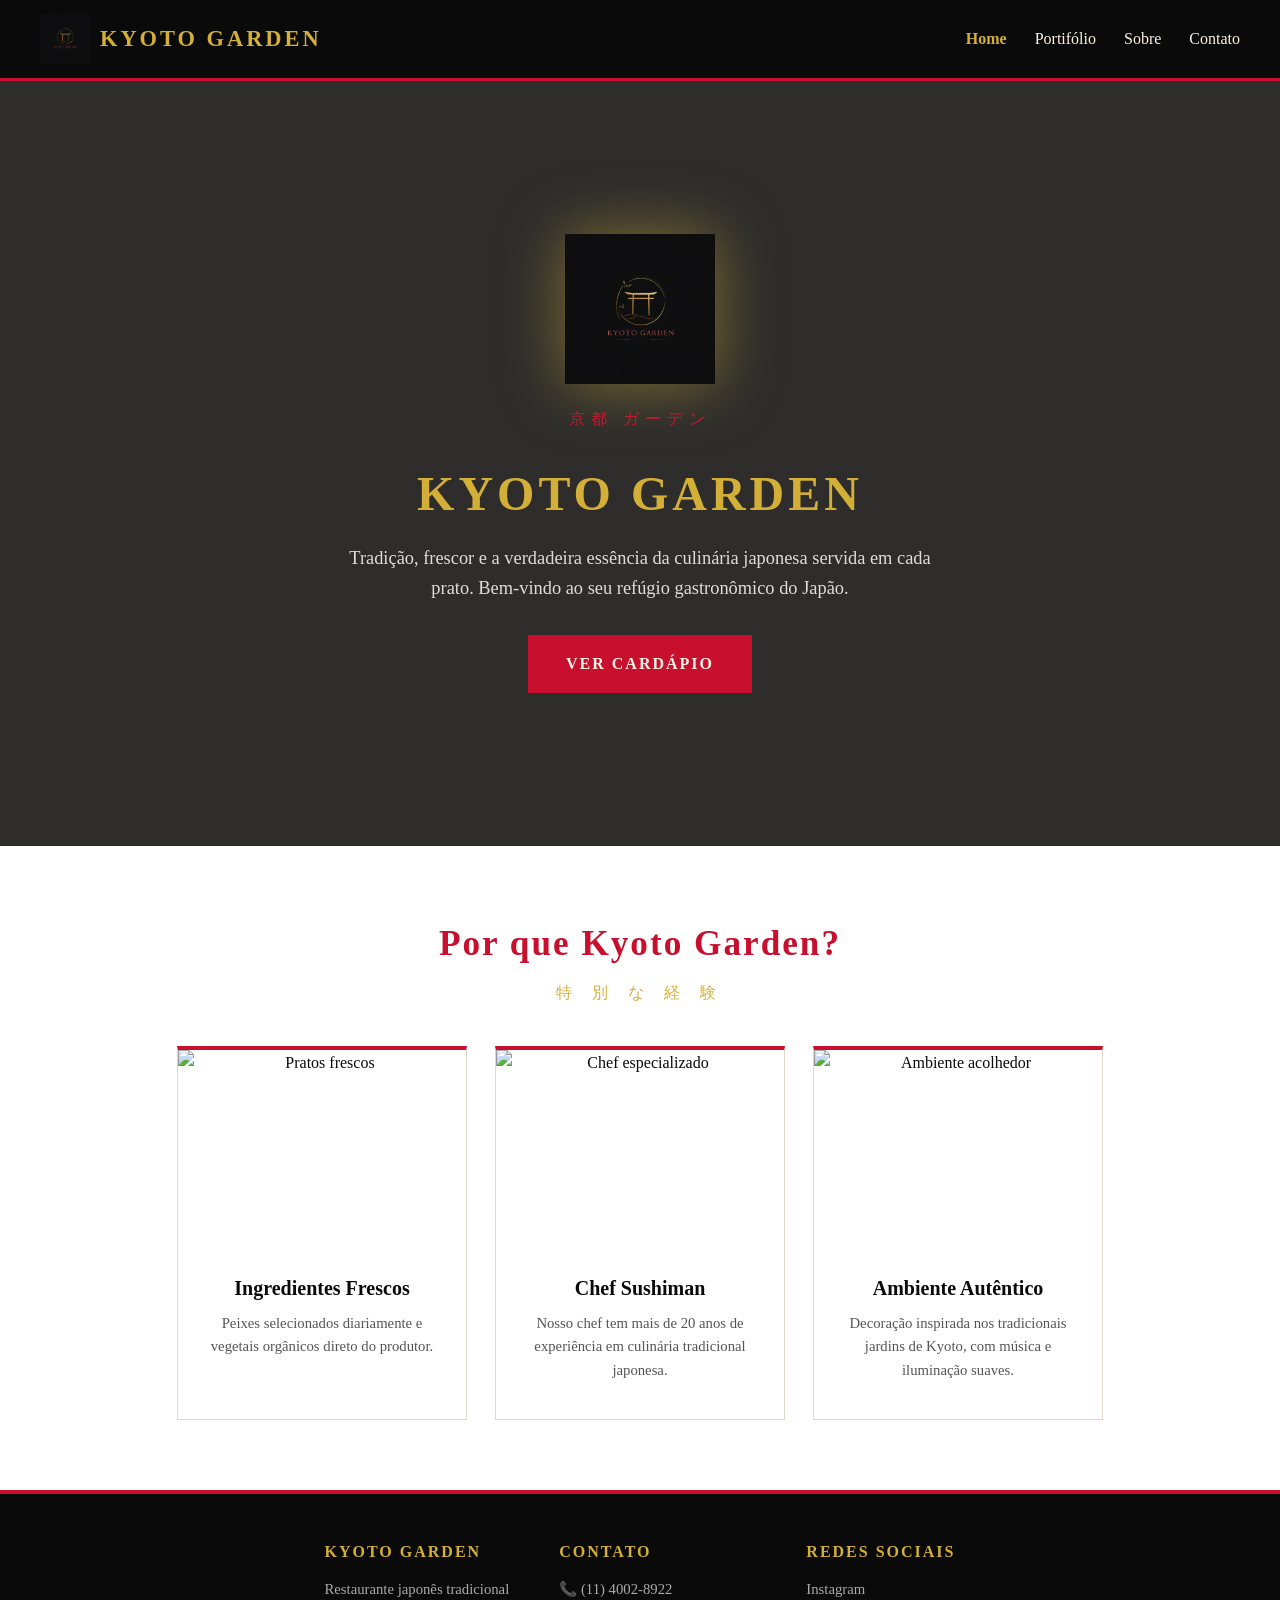
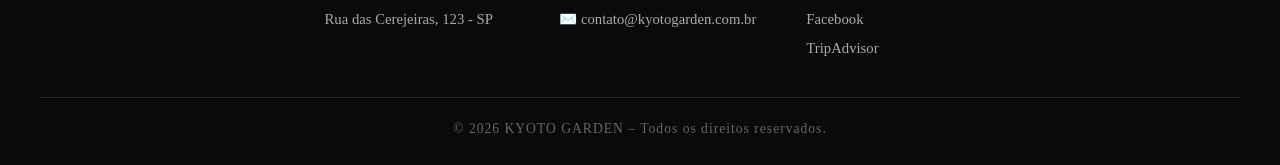
==== index.html @ 9538925f "feat: criar página inicial com hero e diferenciais Home com seção hero, logo, navegação para todas a" ====
<!DOCTYPE html>
<html lang="pt-BR">
<head>
  <meta charset="UTF-8" />
  <meta name="viewport" content="width=device-width, initial-scale=1.0" />
  <title>Kyoto Garden - Restaurante Japonês</title>
  <link rel="icon" href="src/assets/img/logo.png" />
  <link rel="stylesheet" href="src/css/estilo.css" />
</head>
<body>

  <nav>
    <a href="index.html" class="logo">
      <img src="src/assets/img/logo.png" alt="Kyoto Garden" />
      <span>KYOTO GARDEN</span>
    </a>
    <ul>
      <li><a href="index.html">Home</a></li>
      <li><a href="pages/portifolio.html">Portifólio</a></li>
      <li><a href="pages/sobre.html">Sobre</a></li>
      <li><a href="pages/contato.html">Contato</a></li>
    </ul>
  </nav>

  <main>
    <section class="hero">
      <img src="src/assets/img/logo.png" alt="Kyoto Garden" class="hero-logo" />
      <p class="subtitulo">京都 ガーデン</p>
      <h1>KYOTO GARDEN</h1>
      <p>Tradição, frescor e a verdadeira essência da culinária japonesa servida em cada prato. Bem-vindo ao seu refúgio gastronômico do Japão.</p>
      <a href="pages/portifolio.html" class="btn">Ver Cardápio</a>
    </section>

    <section class="alt">
      <h2>Por que Kyoto Garden?</h2>
      <span class="kanji-titulo">特 別 な 経 験</span>
      <div class="cards">
        <div class="card">
          <img src="https://images.unsplash.com/photo-1611143669185-af224c5e3252?w=600&h=400&fit=crop" alt="Pratos frescos" />
          <div class="card-conteudo">
            <h3>Ingredientes Frescos</h3>
            <p class="descricao">Peixes selecionados diariamente e vegetais orgânicos direto do produtor.</p>
          </div>
        </div>
        <div class="card">
          <img src="https://images.unsplash.com/photo-1579871494447-9811cf80d66c?w=600&h=400&fit=crop" alt="Chef especializado" />
          <div class="card-conteudo">
            <h3>Chef Sushiman</h3>
            <p class="descricao">Nosso chef tem mais de 20 anos de experiência em culinária tradicional japonesa.</p>
          </div>
        </div>
        <div class="card">
          <img src="https://images.unsplash.com/photo-1554502078-ef0fc409efce?w=600&h=400&fit=crop" alt="Ambiente acolhedor" />
          <div class="card-conteudo">
            <h3>Ambiente Autêntico</h3>
            <p class="descricao">Decoração inspirada nos tradicionais jardins de Kyoto, com música e iluminação suaves.</p>
          </div>
        </div>
      </div>
    </section>
  </main>

  <footer>
    <div class="footer-grid">
      <div class="footer-col">
        <h4>Kyoto Garden</h4>
        <p>Restaurante japonês tradicional</p>
        <p>Rua das Cerejeiras, 123 - SP</p>
      </div>
      <div class="footer-col">
        <h4>Contato</h4>
        <p>📞 (11) 4002-8922</p>
        <p>✉️ contato@kyotogarden.com.br</p>
      </div>
      <div class="footer-col">
        <h4>Redes Sociais</h4>
        <a href="#">Instagram</a>
        <a href="#">Facebook</a>
        <a href="#">TripAdvisor</a>
      </div>
    </div>
    <p class="copyright">© 2026 KYOTO GARDEN – Todos os direitos reservados.</p>
  </footer>

  <script src="src/js/script.js"></script>
</body>
</html>
---- src/css/estilo.css ----
* {
  margin: 0;
  padding: 0;
  box-sizing: border-box;
}

:root {
  --vermelho: #c8102e;
  --vermelho-escuro: #8b0a1f;
  --preto: #0a0a0a;
  --creme: #faf3e7;
  --dourado: #d4af37;
  --cinza: #555;
}

body {
  font-family: 'Georgia', 'Times New Roman', serif;
  background-color: var(--creme);
  color: var(--preto);
  line-height: 1.6;
}

/* NAV */
nav {
  background-color: var(--preto);
  padding: 14px 40px;
  display: flex;
  justify-content: space-between;
  align-items: center;
  position: sticky;
  top: 0;
  z-index: 100;
  border-bottom: 3px solid var(--vermelho);
}

nav .logo {
  display: flex;
  align-items: center;
  gap: 10px;
  text-decoration: none;
  color: var(--creme);
}

nav .logo img {
  width: 50px;
  height: 50px;
  object-fit: contain;
}

nav .logo span {
  font-size: 1.4rem;
  font-weight: bold;
  color: var(--dourado);
  letter-spacing: 3px;
}

nav ul {
  list-style: none;
  display: flex;
  gap: 28px;
}

nav ul li a {
  color: var(--creme);
  text-decoration: none;
  font-size: 1rem;
  transition: color 0.3s;
}

nav ul li a:hover {
  color: var(--dourado);
}

/* HERO */
.hero {
  display: flex;
  flex-direction: column;
  align-items: center;
  justify-content: center;
  text-align: center;
  padding: 100px 20px;
  background: linear-gradient(rgba(10, 10, 10, 0.85), rgba(10, 10, 10, 0.85)),
              url('https://images.unsplash.com/photo-1580822184713-fc5400e7fe10?w=1600&q=80') center/cover;
  color: var(--creme);
  min-height: 85vh;
  position: relative;
}

.hero img.hero-logo {
  width: 150px;
  height: 150px;
  margin-bottom: 22px;
  filter: drop-shadow(0 0 30px rgba(212, 175, 55, 0.5));
}

.hero h1 {
  font-size: 3rem;
  color: var(--dourado);
  margin-bottom: 12px;
  letter-spacing: 4px;
}

.hero .subtitulo {
  font-size: 1rem;
  color: var(--vermelho);
  margin-bottom: 24px;
  letter-spacing: 6px;
  text-transform: uppercase;
}

.hero p {
  font-size: 1.15rem;
  color: #ddd;
  max-width: 620px;
  margin-bottom: 32px;
}

.btn {
  background-color: var(--vermelho);
  color: var(--creme);
  padding: 14px 36px;
  border: 2px solid var(--vermelho);
  border-radius: 0;
  font-size: 1rem;
  font-weight: bold;
  text-decoration: none;
  cursor: pointer;
  letter-spacing: 2px;
  text-transform: uppercase;
  transition: all 0.3s;
  display: inline-block;
}

.btn:hover {
  background-color: transparent;
  color: var(--dourado);
  border-color: var(--dourado);
}

/* SEÇÕES */
section {
  padding: 70px 40px;
}

section.alt {
  background-color: #fff;
}

section h2 {
  font-size: 2.2rem;
  text-align: center;
  color: var(--vermelho);
  margin-bottom: 8px;
  letter-spacing: 2px;
}

section .kanji-titulo {
  display: block;
  text-align: center;
  color: var(--dourado);
  font-size: 1rem;
  letter-spacing: 8px;
  margin-bottom: 40px;
}

/* CARDS */
.cards {
  display: flex;
  flex-wrap: wrap;
  gap: 28px;
  justify-content: center;
}

.card {
  background-color: #fff;
  border: 1px solid #e0d8c8;
  border-top: 4px solid var(--vermelho);
  border-radius: 0;
  padding: 0;
  width: 290px;
  text-align: center;
  transition: transform 0.3s, box-shadow 0.3s;
  overflow: hidden;
}

.card:hover {
  transform: translateY(-6px);
  box-shadow: 0 12px 30px rgba(200, 16, 46, 0.18);
}

.card img {
  width: 100%;
  height: 200px;
  object-fit: cover;
  display: block;
}

.card .card-conteudo {
  padding: 22px;
}

.card h3 {
  font-size: 1.25rem;
  color: var(--preto);
  margin-bottom: 8px;
}

.card .descricao {
  font-size: 0.92rem;
  color: var(--cinza);
  margin-bottom: 14px;
  min-height: 50px;
}

.card .preco {
  font-size: 1.4rem;
  font-weight: bold;
  color: var(--vermelho);
}

.card .tag-promo {
  display: inline-block;
  background-color: var(--dourado);
  color: var(--preto);
  font-size: 0.7rem;
  font-weight: bold;
  padding: 3px 10px;
  letter-spacing: 1px;
  margin-bottom: 10px;
  text-transform: uppercase;
}

/* TABELA */
.tabela-precos {
  width: 100%;
  max-width: 800px;
  margin: 0 auto;
  border-collapse: collapse;
  background-color: #fff;
  box-shadow: 0 4px 15px rgba(0, 0, 0, 0.08);
}

.tabela-precos th,
.tabela-precos td {
  padding: 14px 20px;
  text-align: center;
  border-bottom: 1px solid #e8e0d0;
}

.tabela-precos th {
  background-color: var(--preto);
  color: var(--dourado);
  font-weight: bold;
  letter-spacing: 1px;
  text-transform: uppercase;
  font-size: 0.85rem;
}

.tabela-precos tr:nth-child(even) {
  background-color: #faf3e7;
}

.tabela-precos tr:hover {
  background-color: #fdebef;
}

/* SOBRE */
.sobre-grid {
  display: grid;
  grid-template-columns: 1fr 1fr;
  gap: 50px;
  max-width: 1100px;
  margin: 0 auto;
  align-items: center;
}

.sobre-grid img {
  width: 100%;
  height: 480px;
  object-fit: cover;
  box-shadow: 0 12px 30px rgba(0, 0, 0, 0.2);
}

.sobre-texto {
  font-size: 1.05rem;
  color: #333;
  line-height: 1.85;
  text-align: justify;
}

.sobre-texto p {
  margin-bottom: 18px;
}

.sobre-texto p::first-letter {
  font-size: 1.5rem;
  font-weight: bold;
  color: var(--vermelho);
}

/* CONTATO */
.form-contato {
  max-width: 620px;
  margin: 0 auto;
  display: flex;
  flex-direction: column;
  gap: 14px;
  background-color: #fff;
  padding: 38px;
  border-top: 4px solid var(--vermelho);
  box-shadow: 0 4px 15px rgba(0, 0, 0, 0.08);
}

.form-contato label {
  font-size: 0.85rem;
  color: var(--cinza);
  text-transform: uppercase;
  letter-spacing: 1px;
  font-weight: bold;
}

.form-contato input,
.form-contato textarea {
  padding: 13px;
  border: 1px solid #d0c8b8;
  background-color: #faf3e7;
  color: var(--preto);
  font-size: 1rem;
  outline: none;
  font-family: inherit;
  transition: border-color 0.3s;
}

.form-contato input:focus,
.form-contato textarea:focus {
  border-color: var(--vermelho);
  background-color: #fff;
}

.form-contato textarea {
  resize: vertical;
  min-height: 140px;
}

.form-contato button {
  align-self: flex-start;
  margin-top: 8px;
}

/* FOOTER */
footer {
  background-color: var(--preto);
  border-top: 4px solid var(--vermelho);
  padding: 45px 40px 25px;
  text-align: center;
  color: var(--creme);
}

footer .footer-grid {
  display: flex;
  flex-wrap: wrap;
  justify-content: center;
  gap: 50px;
  margin-bottom: 30px;
  text-align: left;
}

footer .footer-col h4 {
  color: var(--dourado);
  margin-bottom: 14px;
  font-size: 1rem;
  letter-spacing: 2px;
  text-transform: uppercase;
}

footer .footer-col p,
footer .footer-col a {
  color: #aaa;
  font-size: 0.92rem;
  text-decoration: none;
  display: block;
  margin-bottom: 6px;
  transition: color 0.3s;
}

footer .footer-col a:hover {
  color: var(--vermelho);
}

footer .copyright {
  color: #666;
  font-size: 0.85rem;
  padding-top: 20px;
  border-top: 1px solid #222;
  letter-spacing: 1px;
}

/* RESPONSIVO */
@media (max-width: 900px) {
  .sobre-grid {
    grid-template-columns: 1fr;
  }
  .sobre-grid img {
    height: 320px;
  }
}

@media (max-width: 768px) {
  nav {
    flex-direction: column;
    gap: 12px;
    padding: 14px 20px;
  }

  nav ul {
    gap: 16px;
    flex-wrap: wrap;
    justify-content: center;
  }

  .hero h1 {
    font-size: 2rem;
    letter-spacing: 2px;
  }

  section {
    padding: 50px 20px;
  }

  .card {
    width: 100%;
    max-width: 340px;
  }

  footer .footer-grid {
    flex-direction: column;
    align-items: center;
    text-align: center;
    gap: 28px;
  }
}
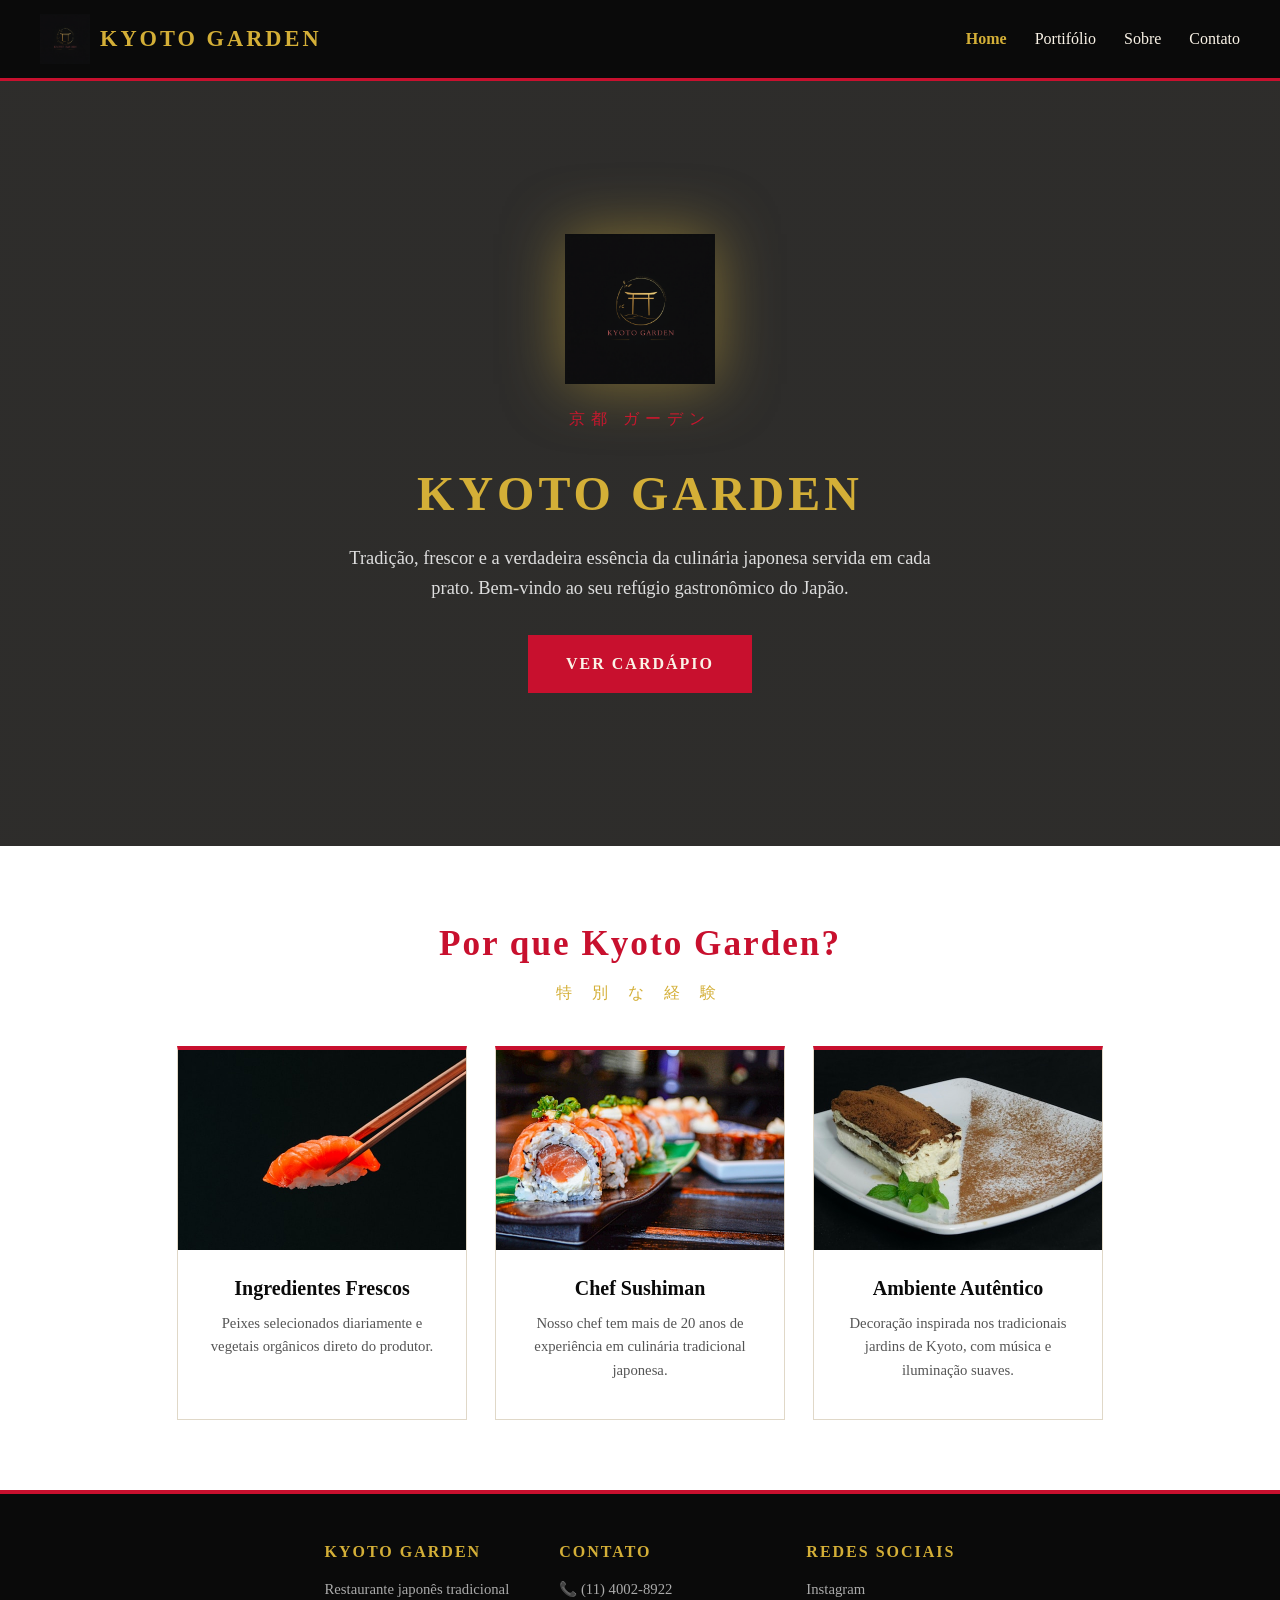
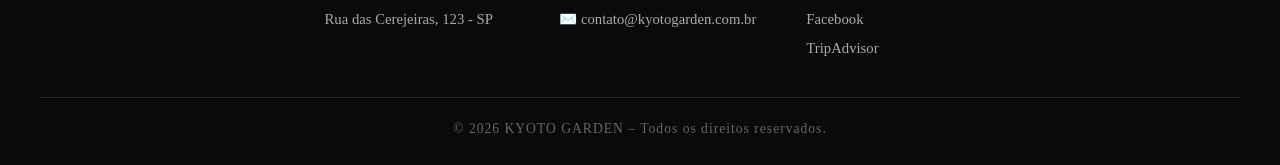
==== commit 0cbe7ad1: "refactor: substituir URLs do Unsplash por imagens locais Atualiza index.html e sobre.html para usar " ====
--- a/index.html
+++ b/index.html
@@ -36,21 +36,21 @@
       <span class="kanji-titulo">特 別 な 経 験</span>
       <div class="cards">
         <div class="card">
-          <img src="https://images.unsplash.com/photo-1611143669185-af224c5e3252?w=600&h=400&fit=crop" alt="Pratos frescos" />
+          <img src="src/assets/img/sashimi.jpg" alt="Pratos frescos" />
           <div class="card-conteudo">
             <h3>Ingredientes Frescos</h3>
             <p class="descricao">Peixes selecionados diariamente e vegetais orgânicos direto do produtor.</p>
           </div>
         </div>
         <div class="card">
-          <img src="https://images.unsplash.com/photo-1579871494447-9811cf80d66c?w=600&h=400&fit=crop" alt="Chef especializado" />
+          <img src="src/assets/img/sushi.jpg" alt="Chef especializado" />
           <div class="card-conteudo">
             <h3>Chef Sushiman</h3>
             <p class="descricao">Nosso chef tem mais de 20 anos de experiência em culinária tradicional japonesa.</p>
           </div>
         </div>
         <div class="card">
-          <img src="https://images.unsplash.com/photo-1554502078-ef0fc409efce?w=600&h=400&fit=crop" alt="Ambiente acolhedor" />
+          <img src="src/assets/img/mochi.jpg" alt="Ambiente acolhedor" />
           <div class="card-conteudo">
             <h3>Ambiente Autêntico</h3>
             <p class="descricao">Decoração inspirada nos tradicionais jardins de Kyoto, com música e iluminação suaves.</p>
